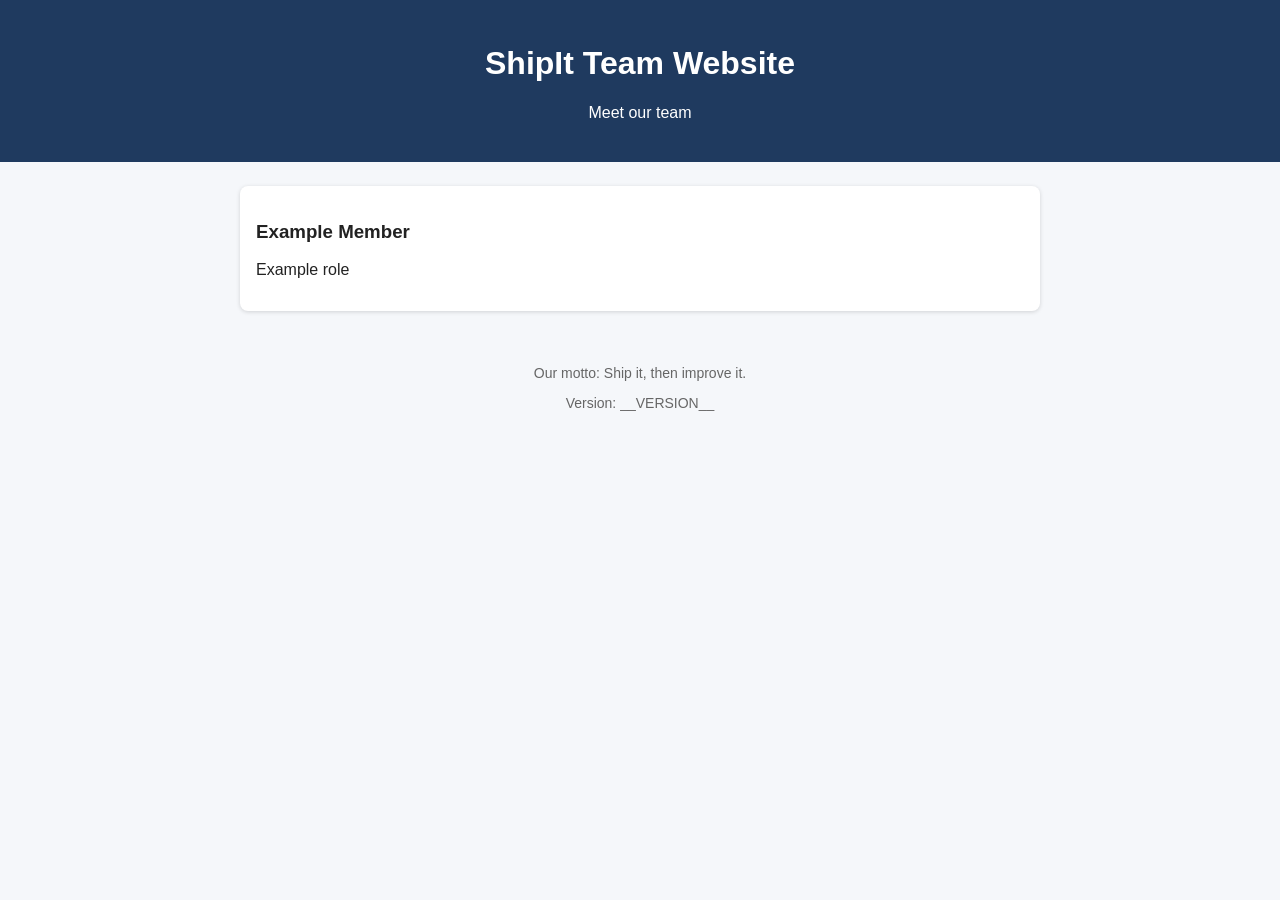
==== site/index.html @ fe4b2029 "Initial commit: starter files" ====
<!DOCTYPE html>
<html lang="en">
<head>
  <meta charset="UTF-8">
  <title>ShipIt Team Website</title>
  <link rel="stylesheet" href="style.css">
</head>
<body>
  <header>
    <h1>ShipIt Team Website</h1>
    <p>Meet our team</p>
  </header>
  <main>
    <div class="cards">
      <a class="card" href="members/example.html">
        <h3>Example Member</h3>
        <p>Example role</p>
      </a>
    </div>
  </main>
  <footer>
    <p>Our motto: Ship it, then improve it.</p>
    <p>Version: __VERSION__</p>
  </footer>
</body>
</html>
---- site/style.css ----
body { font-family: Arial, sans-serif; margin: 0; background: #f5f7fa; color: #222; }
header { background: #1f3a5f; color: #fff; padding: 24px; text-align: center; }
main { max-width: 800px; margin: 24px auto; padding: 0 16px; }
.cards { display: grid; grid-template-columns: repeat(auto-fit, minmax(180px, 1fr)); gap: 16px; }
.card { display: block; background: #fff; border-radius: 8px; padding: 16px; text-decoration: none; color: inherit; box-shadow: 0 1px 4px rgba(0,0,0,.15); }
.card:hover { box-shadow: 0 2px 8px rgba(0,0,0,.3); }
footer { text-align: center; padding: 16px; color: #666; font-size: 14px; }
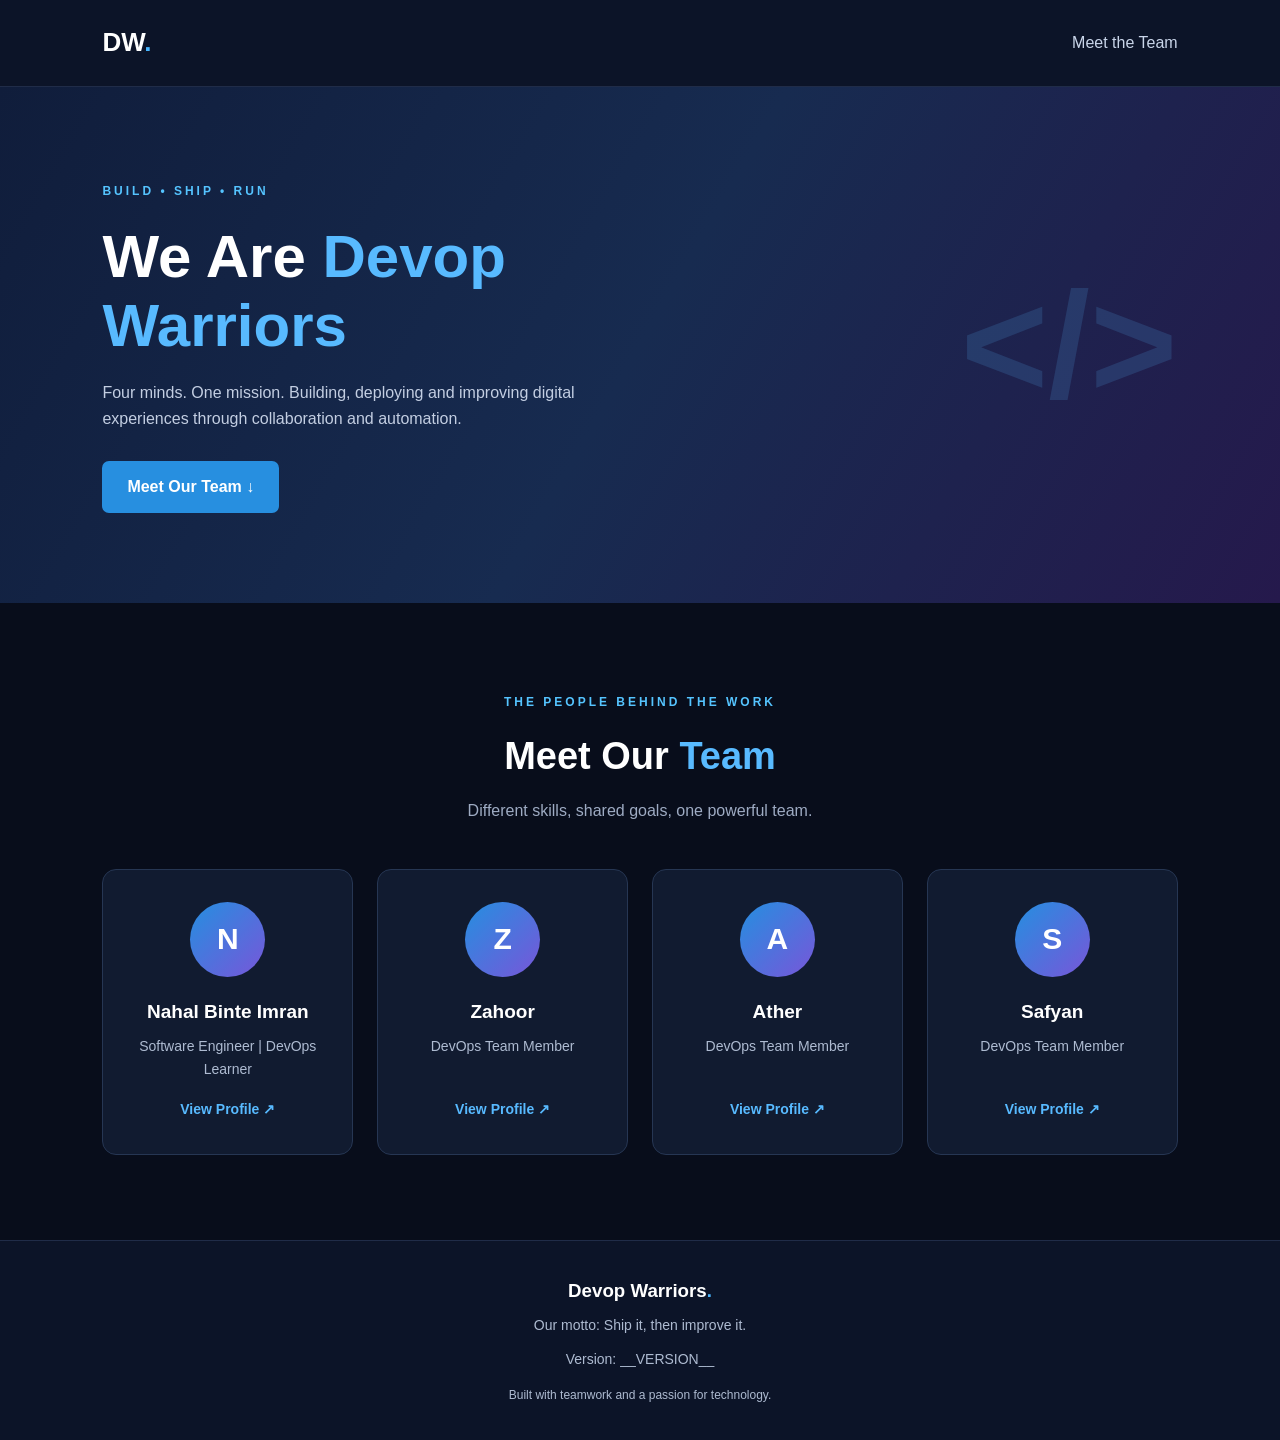
==== commit 1799d5fd: "DEVOPS-8: Create Devop Warriors team homepage" ====
--- a/site/index.html
+++ b/site/index.html
@@ -1,26 +1,81 @@
+
 <!DOCTYPE html>
 <html lang="en">
 <head>
   <meta charset="UTF-8">
-  <title>ShipIt Team Website</title>
+  <meta name="viewport" content="width=device-width, initial-scale=1.0">
+  <title>Devop Warriors | Our Team</title>
   <link rel="stylesheet" href="style.css">
 </head>
 <body>
-  <header>
-    <h1>ShipIt Team Website</h1>
-    <p>Meet our team</p>
+
+  <nav class="navbar">
+    <div class="logo">DW<span>.</span></div>
+    <a href="#team" class="nav-link">Meet the Team</a>
+  </nav>
+
+  <header class="hero">
+    <div class="hero-content">
+      <span class="tag">BUILD • SHIP • RUN</span>
+      <h1>We Are <span>Devop Warriors</span></h1>
+      <p>
+        Four minds. One mission. Building, deploying and improving
+        digital experiences through collaboration and automation.
+      </p>
+      <a href="#team" class="hero-button">Meet Our Team ↓</a>
+    </div>
+    <div class="hero-decoration">&lt;/&gt;</div>
   </header>
-  <main>
-    <div class="cards">
-      <a class="card" href="members/example.html">
-        <h3>Example Member</h3>
-        <p>Example role</p>
-      </a>
-    </div>
+
+  <main id="team">
+    <section class="team-section">
+      <div class="section-heading">
+        <span class="tag">THE PEOPLE BEHIND THE WORK</span>
+        <h2>Meet Our <span>Team</span></h2>
+        <p>Different skills, shared goals, one powerful team.</p>
+      </div>
+
+      <div class="cards">
+
+        <a class="card" href="members/nahal.html">
+          <div class="avatar">N</div>
+          <h3>Nahal Binte Imran</h3>
+          <p>Software Engineer | DevOps Learner</p>
+          <span class="card-link">View Profile ↗</span>
+        </a>
+
+        <a class="card" href="members/zahoor.html">
+          <div class="avatar">Z</div>
+          <h3>Zahoor</h3>
+          <p>DevOps Team Member</p>
+          <span class="card-link">View Profile ↗</span>
+        </a>
+
+        <a class="card" href="members/ather.html">
+          <div class="avatar">A</div>
+          <h3>Ather</h3>
+          <p>DevOps Team Member</p>
+          <span class="card-link">View Profile ↗</span>
+        </a>
+
+        <a class="card" href="members/safyan.html">
+          <div class="avatar">S</div>
+          <h3>Safyan</h3>
+          <p>DevOps Team Member</p>
+          <span class="card-link">View Profile ↗</span>
+        </a>
+
+      </div>
+    </section>
   </main>
+
   <footer>
+    <h3>Devop Warriors<span>.</span></h3>
     <p>Our motto: Ship it, then improve it.</p>
-    <p>Version: __VERSION__</p>
+    <p class="version">Version: __VERSION__</p>
+    <p class="copyright">Built with teamwork and a passion for technology.</p>
   </footer>
+
 </body>
 </html>
+
--- a/site/style.css
+++ b/site/style.css
@@ -1,7 +1,216 @@
-body { font-family: Arial, sans-serif; margin: 0; background: #f5f7fa; color: #222; }
-header { background: #1f3a5f; color: #fff; padding: 24px; text-align: center; }
-main { max-width: 800px; margin: 24px auto; padding: 0 16px; }
-.cards { display: grid; grid-template-columns: repeat(auto-fit, minmax(180px, 1fr)); gap: 16px; }
-.card { display: block; background: #fff; border-radius: 8px; padding: 16px; text-decoration: none; color: inherit; box-shadow: 0 1px 4px rgba(0,0,0,.15); }
-.card:hover { box-shadow: 0 2px 8px rgba(0,0,0,.3); }
-footer { text-align: center; padding: 16px; color: #666; font-size: 14px; }
+
+* {
+  margin: 0;
+  padding: 0;
+  box-sizing: border-box;
+}
+
+html {
+  scroll-behavior: smooth;
+}
+
+body {
+  font-family: Arial, sans-serif;
+  background: #080d1b;
+  color: #ffffff;
+  line-height: 1.6;
+}
+
+.navbar {
+  display: flex;
+  justify-content: space-between;
+  align-items: center;
+  padding: 22px 8%;
+  background: #0c1428;
+  border-bottom: 1px solid #202c48;
+}
+
+.logo {
+  font-size: 26px;
+  font-weight: bold;
+  color: #ffffff;
+}
+
+.logo span,
+footer h3 span {
+  color: #48b6ff;
+}
+
+.nav-link {
+  color: #c9d5e9;
+  text-decoration: none;
+}
+
+.nav-link:hover {
+  color: #48b6ff;
+}
+
+.hero {
+  min-height: 430px;
+  padding: 90px 8%;
+  display: flex;
+  align-items: center;
+  justify-content: space-between;
+  gap: 30px;
+  background: linear-gradient(120deg, #101d3b, #172b50, #25194c);
+  overflow: hidden;
+}
+
+.hero-content {
+  max-width: 650px;
+}
+
+.tag {
+  color: #55c4ff;
+  font-size: 12px;
+  font-weight: bold;
+  letter-spacing: 3px;
+}
+
+.hero h1 {
+  font-size: clamp(36px, 6vw, 60px);
+  line-height: 1.15;
+  margin: 20px 0;
+}
+
+.hero h1 span,
+.section-heading h2 span {
+  color: #58baff;
+}
+
+.hero p {
+  max-width: 550px;
+  color: #c3cee2;
+  margin-bottom: 30px;
+}
+
+.hero-button {
+  display: inline-block;
+  padding: 13px 25px;
+  background: #278fe0;
+  color: white;
+  border-radius: 7px;
+  text-decoration: none;
+  font-weight: bold;
+  transition: 0.3s;
+}
+
+.hero-button:hover {
+  background: #176fbd;
+  transform: translateY(-3px);
+}
+
+.hero-decoration {
+  font-size: clamp(70px, 12vw, 150px);
+  font-weight: bold;
+  color: rgba(88, 186, 255, 0.16);
+}
+
+.team-section {
+  padding: 85px 8%;
+  text-align: center;
+}
+
+.section-heading h2 {
+  font-size: 38px;
+  margin: 12px 0;
+}
+
+.section-heading p {
+  color: #9eabc3;
+  margin-bottom: 45px;
+}
+
+.cards {
+  display: grid;
+  grid-template-columns: repeat(auto-fit, minmax(220px, 1fr));
+  gap: 24px;
+}
+
+.card {
+  padding: 32px 20px;
+  background: #111b30;
+  border: 1px solid #263653;
+  border-radius: 14px;
+  text-decoration: none;
+  color: white;
+  transition: 0.3s;
+}
+
+.card:hover {
+  transform: translateY(-8px);
+  border-color: #48b6ff;
+  box-shadow: 0 12px 30px rgba(35, 135, 220, 0.16);
+}
+
+.avatar {
+  width: 75px;
+  height: 75px;
+  display: flex;
+  align-items: center;
+  justify-content: center;
+  margin: 0 auto 20px;
+  border-radius: 50%;
+  background: linear-gradient(135deg, #248fe0, #7856d9);
+  font-size: 30px;
+  font-weight: bold;
+}
+
+.card h3 {
+  font-size: 19px;
+  margin-bottom: 8px;
+}
+
+.card p {
+  color: #aebbd1;
+  font-size: 14px;
+  min-height: 45px;
+}
+
+.card-link {
+  display: inline-block;
+  margin-top: 18px;
+  color: #58baff;
+  font-size: 14px;
+  font-weight: bold;
+}
+
+footer {
+  padding: 35px 20px;
+  text-align: center;
+  background: #0c1428;
+  border-top: 1px solid #202c48;
+}
+
+footer h3 {
+  margin-bottom: 8px;
+}
+
+footer p {
+  color: #aebbd1;
+  font-size: 14px;
+}
+
+footer .version {
+  margin-top: 12px;
+}
+
+footer .copyright {
+  margin-top: 15px;
+  font-size: 12px;
+}
+
+@media (max-width: 600px) {
+  .hero {
+    padding: 65px 7%;
+  }
+
+  .hero-decoration {
+    display: none;
+  }
+
+  .team-section {
+    padding: 60px 7%;
+  }
+}
+
